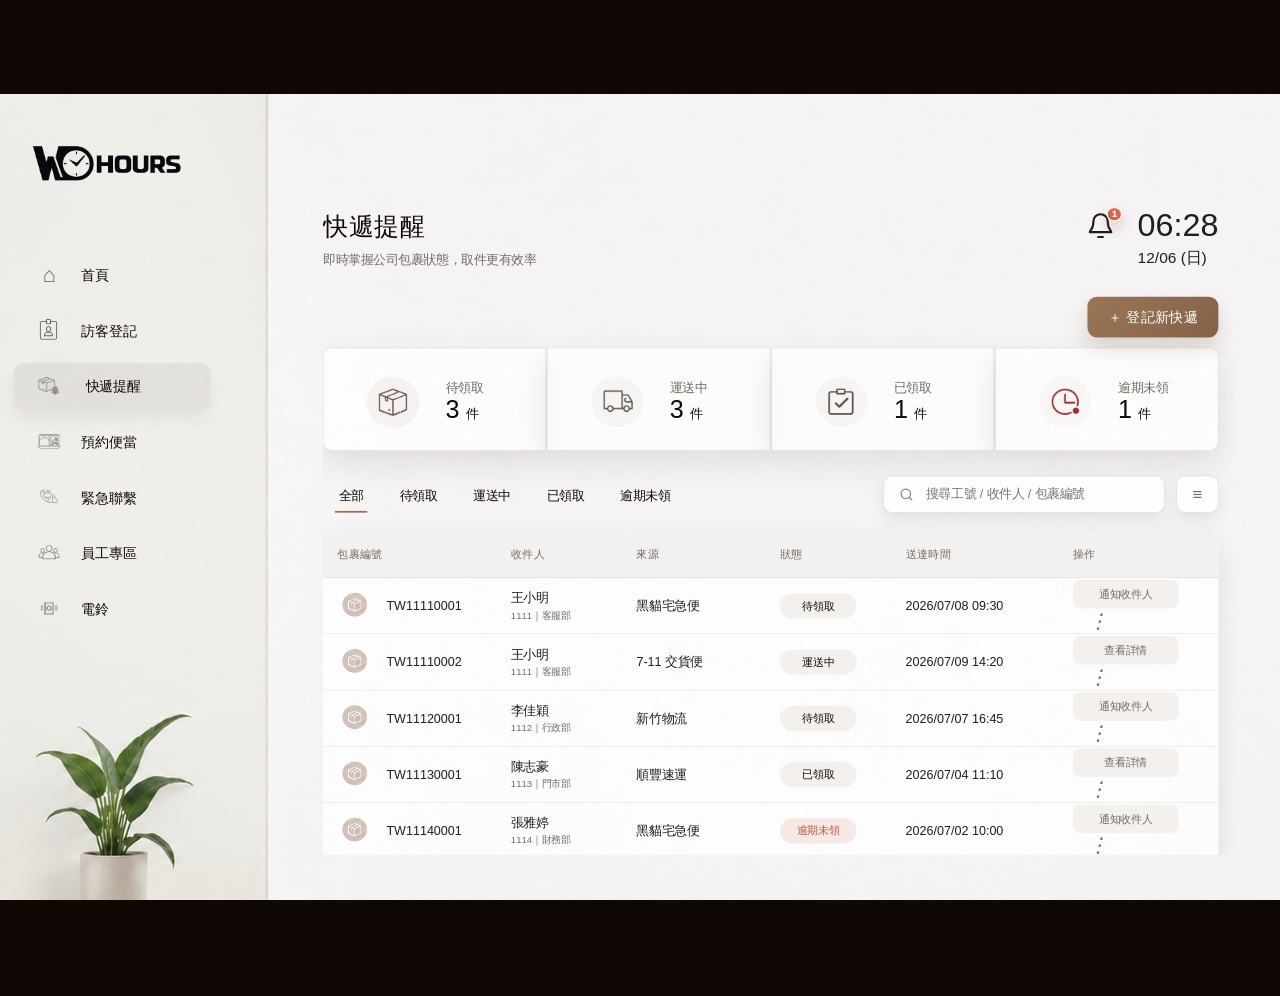
==== delivery.html @ 6be00819 "Initial smart office system" ====
<!doctype html>
<html lang="zh-Hant">
<head>
  <meta charset="utf-8">
  <meta name="viewport" content="width=device-width, initial-scale=1">
  <title>WOHOURS 快遞提醒</title>
  <link rel="stylesheet" href="css/delivery.css">
  <link rel="stylesheet" href="css/doorbell.css?v=20260708-anim">
  <link rel="stylesheet" href="css/notifications.css?v=20260711-notify-fit">
  <link rel="stylesheet" href="css/touch-keyboard.css?v=20260710-caps-fit">
</head>
<body>
  <main class="delivery-stage">
    <section class="delivery-screen">
      <div class="delivery-bg" aria-hidden="true"></div>
      <aside class="side-nav">
        <div class="side-logo"><img src="images/logo.png" alt="WOHOURS"></div>
        <nav>
          <a href="homepage-ui.html"><span class="home-mark">⌂</span>首頁</a>
          <a href="visitor.html"><img class="nav-icon" src="images/使用者附件.png" alt="">訪客登記</a>
          <a class="active" href="delivery.html"><img class="nav-icon nav-icon-wide" src="images/使用者附件 (3).png" alt="">快遞提醒</a>
          <a href="lunch.html"><img class="nav-icon" src="images/使用者附件 (1).png" alt="">預約便當</a>
          <a href="emergency.html"><img class="nav-icon" src="images/使用者附件 (4).png" alt="">緊急聯繫</a>
          <a href="employee.html"><img class="nav-icon" src="images/使用者附件 (5).png" alt="">員工專區</a>
          <a href="#" data-action="doorbell"><img class="nav-icon" src="images/使用者附件 (6).png" alt="">電鈴</a>
        </nav>
      </aside>

      <section class="delivery-main">
        <header class="delivery-top">
          <div>
            <h1>快遞提醒</h1>
            <p>即時掌握公司包裹狀態，取件更有效率</p>
          </div>

          <div class="delivery-status">
            <button class="delivery-bell" type="button" aria-label="通知">
              <svg viewBox="0 0 24 24">
                <path d="M18 8a6 6 0 0 0-12 0c0 7-3 7-3 9h18c0-2-3-2-3-9"/>
                <path d="M10 21h4"/>
              </svg>
              <i></i>
            </button>

            <div class="delivery-clock">
              <strong id="deliveryTime">05:41</strong>
              <span id="deliveryDate">07/06 (一)</span>
            </div>
          </div>

          <button class="add-parcel" id="openParcelModal" type="button">＋ 登記新快遞</button>
        </header>

        <section class="summary-grid" aria-label="快遞統計">
          <article class="summary-card" data-filter="待領取" tabindex="0">
            <img src="images/待取件.png" alt="">
            <span>待領取</span>
            <strong>3<small>件</small></strong>
          </article>

          <article class="summary-card" data-filter="運送中" tabindex="0">
            <img src="images/運送中.png" alt="">
            <span>運送中</span>
            <strong>2<small>件</small></strong>
          </article>

          <article class="summary-card" data-filter="已領取" tabindex="0">
            <img src="images/已取件.png" alt="">
            <span>已領取</span>
            <strong>8<small>件</small></strong>
          </article>

          <article class="summary-card" data-filter="逾期未領" tabindex="0">
            <img src="images/未取件.png" alt="">
            <span>逾期未領</span>
            <strong>1<small>件</small></strong>
          </article>
        </section>

        <section class="delivery-tools">
          <div class="delivery-tabs" aria-label="篩選狀態">
            <button class="active" type="button" data-filter="all">全部</button>
            <button type="button" data-filter="待領取">待領取</button>
            <button type="button" data-filter="運送中">運送中</button>
            <button type="button" data-filter="已領取">已領取</button>
            <button type="button" data-filter="逾期未領">逾期未領</button>
          </div>

          <label class="search-box">
            <svg viewBox="0 0 24 24">
              <circle cx="11" cy="11" r="7"/>
              <path d="m20 20-3.5-3.5"/>
            </svg>
            <input id="parcelSearch" type="search" placeholder="搜尋工號 / 收件人 / 包裹編號">
          </label>

          <button class="filter-button" type="button" aria-label="篩選">≡</button>
        </section>

        <section class="parcel-table" aria-label="快遞清單">
          <div class="table-head">
            <span>包裹編號</span>
            <span>收件人</span>
            <span>來源</span>
            <span>狀態</span>
            <span>送達時間</span>
            <span>操作</span>
          </div>

          <div class="table-body" id="parcelRows"></div>
          <p id="parcelCount">共 5 筆資料</p>
        </section>
      </section>

      <section class="parcel-modal" id="parcelModal" aria-hidden="true" hidden>
        <form class="parcel-dialog" id="parcelForm" novalidate>
          <button class="modal-close" id="closeParcelModal" type="button" aria-label="關閉">×</button>

          <h2>登記新快遞</h2>

          <div class="parcel-mode" role="tablist">
            <button class="active" type="button" data-mode="receive">收件登記</button>
            <button type="button" data-mode="send">送件登記</button>
          </div>

          <section class="parcel-form-page active" data-page="receive">
            <label class="parcel-field wide">
              <span>收件人 <b>*</b></span>
              <input name="receiverName" placeholder="請輸入收件人姓名">
            </label>

            <label class="parcel-field">
              <span>部門 <b>*</b></span>
              <input name="receiverDept" type="hidden">
              <button class="choice-trigger" type="button" data-picker="dept" data-target="receiverDept">
                <em>請選擇部門</em>
                <i>⌄</i>
              </button>
            </label>

            <label class="parcel-field">
              <span>包裹編號 / 物流單號 <b>*</b></span>
              <div class="scan-input-wrap">
                <input name="parcelNo" placeholder="請輸入包裹編號或物流單號">
                  <button class="scan-trigger" id="openScanModal" type="button" aria-label="掃描包裹條碼">
                    <img src="images/拍照.png" alt="">
                  </button>
              </div>
            </label>

            <label class="parcel-field wide">
              <span>包裹來源 <b>*</b></span>
              <input name="parcelSource" type="hidden">
              <button class="choice-trigger" type="button" data-picker="source" data-target="parcelSource">
                <em>請選擇包裹來源</em>
                <i>⌄</i>
              </button>
            </label>

            <label class="parcel-field">
              <span>到件日期 <b>*</b></span>
              <input class="auto-filled" name="arrivalDate" readonly placeholder="系統自動帶入">
            </label>

            <label class="parcel-field">
              <span>到件時間 <b>*</b></span>
              <input class="auto-filled" name="arrivalTime" readonly placeholder="系統自動帶入">
            </label>

            <label class="parcel-field wide">
              <span>備註</span>
              <textarea name="receiveNote" placeholder="可輸入備註（選填）"></textarea>
            </label>
          </section>

          <section class="parcel-form-page" data-page="send">
            <label class="parcel-field">
              <span>寄件人 <b>*</b></span>
              <input name="senderName" placeholder="請輸入寄件人姓名">
            </label>

            <label class="parcel-field">
              <span>部門 <b>*</b></span>
              <input name="senderDept" type="hidden">
              <button class="choice-trigger" type="button" data-picker="dept" data-target="senderDept">
                <em>請選擇部門</em>
                <i>⌄</i>
              </button>
            </label>

            <label class="parcel-field">
              <span>收件人姓名 <b>*</b></span>
              <input name="sendReceiverName" placeholder="請輸入收件人姓名">
            </label>

            <label class="parcel-field">
              <span>收件人電話 <b>*</b></span>
              <input name="sendReceiverPhone" inputmode="numeric" maxlength="10" placeholder="請輸入收件人電話">
            </label>

            <label class="parcel-field wide">
              <span>收件地址 <b>*</b></span>
              <input name="sendAddress" placeholder="請輸入完整收件地址">
            </label>

            <label class="parcel-field">
              <span>物流方式 <b>*</b></span>
              <input name="shipMethod" type="hidden">
              <button class="choice-trigger" type="button" data-picker="source" data-target="shipMethod">
                <em>請選擇物流方式</em>
                <i>⌄</i>
              </button>
            </label>

            <label class="parcel-field">
              <span>包裹內容 / 備註</span>
              <textarea name="sendNote" placeholder="可輸入包裹內容或備註"></textarea>
            </label>

            <label class="parcel-field">
              <span>預計寄出日期 <b>*</b></span>
              <input name="sendDate" type="hidden">
              <button class="choice-trigger" type="button" data-picker="date" data-target="sendDate">
                <em>請選擇日期</em>
                <i>📅</i>
              </button>
            </label>

            <label class="parcel-field">
              <span>預計寄出時間 <b>*</b></span>
              <input name="sendTime" type="hidden">
              <button class="choice-trigger" type="button" data-picker="time" data-target="sendTime">
                <em>請選擇時間</em>
                <i>⏰</i>
              </button>
            </label>
          </section>

          <div class="parcel-actions">
            <button class="cancel" id="cancelParcel" type="button">取消</button>
            <button class="confirm" type="submit">確認登記</button>
          </div>
        </form>
      </section>

      <section class="scanner-modal" id="scannerModal" aria-hidden="true" hidden>
        <div class="scanner-dialog" role="dialog" aria-label="掃描包裹條碼">
          <button class="scanner-close" id="closeScanModal" type="button" aria-label="關閉掃描">×</button>

          <h2>掃描包裹條碼</h2>
          <p>請將包裹條碼放入框線內，系統會自動辨識</p>

          <div class="scanner-view">
            <video id="scannerVideo" autoplay playsinline muted></video>
            <div class="scan-corners">
              <i></i>
              <i></i>
              <i></i>
              <i></i>
            </div>
            <span class="scan-line"></span>
          </div>

          <small id="scannerHint">掃描中，6 秒後自動返回登記表單</small>
        </div>
      </section>
    </section>
  </main>

  <script src="js/kiosk-scale.js?v=20260707-screen"></script>
  <script src="js/mock-employee-data.js?v=20260709-memory"></script>
  <script src="js/doorbell.js"></script>
  <script src="js/delivery.js?V=10001"></script>
  <script src="js/system-notifications.js?v=20260711-notify-schedule-icon"></script>
  <script src="js/touch-keyboard.js?v=20260710-caps-fit"></script>
</body>
</html>
---- css/delivery.css ----
:root {
  --chocolate: #100805;
  --taupe: #beb9b1;
  --noir: #1f1d1d;
  --stone: #838383;
  --brown: #9a7657;
  --brown-deep: #846246;
  --line: #ddd8d3;
  --soft: #f3f0ed;
  --danger: #c35a3f;
  --shadow: 0 20px 54px rgba(16, 8, 5, .1);
}

* { box-sizing: border-box; }

html,
body {
  width: 100%;
  min-height: 100%;
  margin: 0;
  overflow-x: hidden;
  overflow-y: auto;
}

body {
  min-height: 100vh;
  display: flex;
  justify-content: center;
  align-items: flex-start;
  padding: 48px 0;
  background: var(--chocolate);
  color: var(--noir);
  font-family: -apple-system, BlinkMacSystemFont, "PingFang TC", "Noto Sans TC", "Microsoft JhengHei", sans-serif;
}

button,
input,
select,
textarea {
  font: inherit;
}

button { cursor: pointer; }

svg {
  width: 100%;
  height: 100%;
  fill: none;
  stroke: currentColor;
  stroke-width: 1.8;
  stroke-linecap: round;
  stroke-linejoin: round;
}

.delivery-stage {
  width: 21.4cm;
  height: 13.5cm;
  overflow: hidden;
  position: relative;
}

.delivery-screen {
  position: absolute;
  left: 0;
  top: 0;
  width: 2140px;
  height: 1350px;
  min-width: 2140px;
  min-height: 1350px;
  max-width: 2140px;
  max-height: 1350px;
  transform: scale(.378);
  transform-origin: top left;
  overflow: hidden;
  background: #fff;
}

.delivery-bg {
  position: absolute;
  inset: 0;
  background: url("../images/快遞取件背景.png") center / cover no-repeat;
}

.side-nav,
.delivery-main,
.parcel-modal {
  position: relative;
  z-index: 1;
}

.side-nav {
  position: absolute;
  left: 0;
  top: 0;
  bottom: 0;
  width: 365px;
  padding: 72px 18px 60px;
}

.side-logo {
  width: 312px;
  height: 122px;
  margin: 0 auto 70px;
  overflow: hidden;
  position: relative;
}

.side-logo img {
  position: absolute;
  left: -60px;
  top: -92px;
  width: 432px;
  max-width: none;
  filter: contrast(1.08) saturate(.72);
  mix-blend-mode: multiply;
}

.side-nav nav {
  display: grid;
  gap: 15px;
}

.side-nav a {
  height: 78px;
  padding: 0 34px;
  border-radius: 18px;
  display: flex;
  align-items: center;
  gap: 22px;
  color: #100805;
  text-decoration: none;
  font-size: 23px;
  font-weight: 500;
  transition: transform .16s ease, background .16s ease, box-shadow .16s ease;
}

.side-nav a span,
.nav-icon {
  flex: 0 0 48px;
}

.side-nav a span {
  width: 48px;
  color: #756b62;
  text-align: center;
  font-size: 28px;
}

.nav-icon {
  width: 48px;
  height: 48px;
  object-fit: contain;
  opacity: .82;
  filter: saturate(.42) contrast(1.05);
}

.nav-icon-wide {
  width: 56px;
  height: 48px;
  margin-left: -4px;
}

.home-mark {
  display: grid;
  place-items: center;
  font-size: 29px;
  line-height: 1;
}

.side-nav a.active,
.side-nav a:hover {
  background: rgba(190, 185, 177, .26);
  transform: translateX(5px);
  box-shadow: 0 14px 30px rgba(16, 8, 5, .06);
}

.delivery-main {
  position: absolute;
  left: 540px;
  right: 74px;
  top: 72px;
  bottom: 78px;
  overflow-y: auto;
  overflow-x: hidden;
  padding-right: 14px;
  scrollbar-gutter: stable;
}

.delivery-top {
  position: relative;
  min-height: 220px;
}

.delivery-top h1 {
  margin: 122px 0 13px;
  color: #100805;
  font-size: 42px;
  font-weight: 500;
  letter-spacing: .02em;
}

.delivery-top p {
  margin: 0;
  color: #756b62;
  font-size: 21px;
}

.delivery-status {
  position: absolute;
  right: 0;
  top: 0;
  display: flex;
  align-items: flex-start;
  gap: 34px;
}

.delivery-bell {
  position: relative;
  width: 58px;
  height: 58px;
  border: 0;
  background: transparent;
  color: #1f1d1d;
}

.delivery-bell svg {
  width: 48px;
  height: 48px;
}

.delivery-bell i {
  position: absolute;
  right: 2px;
  top: 4px;
  width: 20px;
  height: 20px;
  border-radius: 50%;
  background: #c35a3f;
  box-shadow: none;
}

.delivery-clock strong,
.delivery-clock span {
  display: block;
}

.delivery-clock strong {
  font-size: 54px;
  line-height: .92;
  font-weight: 500;
}

.delivery-clock span {
  margin-top: 12px;
  font-size: 26px;
}

.add-parcel {
  position: absolute;
  right: 0;
  top: 145px;
  height: 68px;
  padding: 0 34px;
  border: 0;
  border-radius: 16px;
  color: #fff;
  background: linear-gradient(135deg, #9a7657, #846246);
  font-size: 24px;
  font-weight: 500;
  box-shadow: 0 18px 34px rgba(132, 98, 70, .22);
  transition: transform .18s ease, box-shadow .18s ease;
}

.add-parcel:hover {
  transform: translateY(-4px);
  box-shadow: 0 24px 44px rgba(132, 98, 70, .3);
}

.summary-grid {
  display: grid;
  grid-template-columns: repeat(4, 1fr);
  gap: 2px;
  margin-top: 10px;
}

.summary-grid article {
  height: 172px;
  padding: 38px 52px;
  display: grid;
  grid-template-columns: 84px 1fr;
  grid-template-rows: 36px 1fr;
  column-gap: 34px;
  border: 1px solid rgba(221, 216, 211, .76);
  background: rgba(255, 255, 255, .76);
  box-shadow: var(--shadow);
  transition: transform .18s ease, box-shadow .18s ease;
}

.summary-grid article:first-child { border-radius: 14px 0 0 14px; }
.summary-grid article:last-child { border-radius: 0 14px 14px 0; }
.summary-grid article {
  cursor: pointer;
}

.summary-grid article:hover,
.summary-grid article.active {
  transform: translateY(-7px);
  box-shadow: 0 28px 62px rgba(16, 8, 5, .14);
}

.summary-grid article.active {
  border-color: rgba(154, 118, 87, .62);
  background: rgba(255, 255, 255, .92);
}

.summary-grid article:focus-visible {
  outline: 4px solid rgba(154, 118, 87, .22);
  outline-offset: -4px;
}

.summary-grid img {
  grid-row: 1 / span 2;
  width: 82px;
  height: 82px;
  object-fit: contain;
  filter: saturate(.72);
}

.summary-grid span { font-size: 21px; color: #756b62; }
.summary-grid strong { font-size: 42px; font-weight: 500; color: #100805; }
.summary-grid small { margin-left: 10px; font-size: 22px; font-weight: 400; }

.delivery-tools {
  display: grid;
  grid-template-columns: 1fr 470px 70px;
  align-items: end;
  gap: 20px;
  margin-top: 42px;
}

.delivery-tabs {
  display: flex;
  gap: 48px;
  padding-left: 20px;
}

.delivery-tabs button {
  position: relative;
  height: 58px;
  border: 0;
  background: transparent;
  color: #100805;
  font-size: 21px;
  font-weight: 500;
}

.delivery-tabs button.active::after {
  content: "";
  position: absolute;
  left: 0;
  right: 0;
  bottom: 0;
  height: 3px;
  background: #9a7657;
}

.search-box,
.filter-button {
  height: 62px;
  border: 1px solid rgba(221, 216, 211, .9);
  border-radius: 14px;
  background: rgba(255, 255, 255, .86);
  box-shadow: 0 12px 28px rgba(16, 8, 5, .08);
}

.search-box {
  display: flex;
  align-items: center;
  gap: 17px;
  padding: 0 24px;
}

.search-box svg { width: 27px; height: 27px; color: #838383; }
.search-box input { flex: 1; border: 0; outline: 0; background: transparent; font-size: 21px; color: #100805; }
.filter-button { font-size: 28px; color: #756b62; }

.parcel-table {
  margin-top: 32px;
  border-radius: 16px;
  overflow: hidden;
  background: rgba(255, 255, 255, .82);
  box-shadow: 0 18px 44px rgba(16, 8, 5, .09);
}

.table-head,
.parcel-row {
  display: grid;
  grid-template-columns: 290px 210px 240px 210px 280px 1fr;
  align-items: center;
}

.table-head {
  height: 76px;
  padding: 0 24px;
  background: rgba(190, 185, 177, .18);
  color: #756b62;
  font-size: 19px;
  font-weight: 500;
}

.parcel-row {
  height: 94px;
  padding: 0 24px;
  border-top: 1px solid rgba(221, 216, 211, .88);
  font-size: 21px;
  transition: background .16s ease, transform .16s ease;
}

.parcel-row:hover {
  background: rgba(243, 240, 237, .72);
  transform: translateX(6px);
}

.parcel-id {
  display: flex;
  align-items: center;
  gap: 24px;
}

.parcel-id img {
  width: 58px;
  height: 58px;
  border-radius: 50%;
  object-fit: contain;
}

.person strong,
.person small {
  display: block;
}

.person strong { font-weight: 500; }
.person small { margin-top: 5px; color: #756b62; font-size: 16px; }

.badge {
  width: 128px;
  height: 42px;
  border-radius: 999px;
  display: grid;
  place-items: center;
  background: #f3f0ed;
  color: #100805;
  font-size: 18px;
  font-weight: 500;
}

.badge.danger { color: #c35a3f; background: rgba(195, 90, 63, .12); }

.row-action {
  width: 176px;
  height: 48px;
  border: 0;
  border-radius: 12px;
  background: #f3f0ed;
  color: #756b62;
  font-size: 18px;
  font-weight: 500;
}

.more { margin-left: 25px; color: #756b62; font-size: 34px; }
.parcel-table > p { margin: 0; padding: 28px 0 32px; text-align: center; color: #838383; font-size: 18px; }

.parcel-modal {
  position: absolute;
  inset: 0;
  display: grid;
  place-items: center;
  background: rgba(16, 8, 5, .18);
  backdrop-filter: blur(9px);
  -webkit-backdrop-filter: blur(9px);
  opacity: 0;
  pointer-events: none;
  transition: opacity .18s ease;
}

.parcel-modal[hidden] { display: none; }
.parcel-modal.open { opacity: 1; pointer-events: auto; }

.parcel-dialog {
  position: relative;
  width: 730px;
  max-height: min(1120px, calc(100% - 96px));
  overflow-y: auto;
  padding: 50px 56px 48px;
  border-radius: 26px;
  background: rgba(255, 255, 255, .96);
  box-shadow: 0 38px 92px rgba(16, 8, 5, .22);
  transform: translateY(22px) scale(.98);
  transition: transform .18s ease;
}

.parcel-modal.open .parcel-dialog { transform: translateY(0) scale(1); }

.modal-close {
  position: absolute;
  right: 42px;
  top: 36px;
  border: 0;
  background: transparent;
  color: #756b62;
  font-size: 48px;
}

.parcel-dialog h2 {
  margin: 0 0 42px;
  color: #100805;
  font-size: 38px;
  font-weight: 500;
}

.parcel-mode {
  display: grid;
  grid-template-columns: 1fr 1fr;
  margin-bottom: 36px;
  border: 1px solid #d8d1cb;
  border-radius: 12px;
  overflow: hidden;
}

.parcel-mode button {
  height: 58px;
  border: 0;
  background: #f3f0ed;
  color: #756b62;
  font-size: 21px;
  font-weight: 500;
}

.parcel-mode button.active {
  background: linear-gradient(135deg, #9a7657, #846246);
  color: #fff;
}

.parcel-form-page {
  display: none;
  grid-template-columns: 1fr 1fr;
  gap: 28px 26px;
}

.parcel-form-page.active { display: grid; }

.parcel-field {
  display: grid;
  gap: 11px;
}

.parcel-field.wide { grid-column: 1 / -1; }
.parcel-field span { color: #100805; font-size: 20px; font-weight: 500; }
.parcel-field b { color: #c35a3f; }

.parcel-field input,
.parcel-field select,
.parcel-field textarea {
  width: 100%;
  min-width: 0;
  height: 64px;
  padding: 0 20px;
  border: 1px solid #d8d1cb;
  border-radius: 10px;
  outline: 0;
  color: #100805;
  background: #fff;
  font-size: 19px;
  font-weight: 400;
}

.parcel-field textarea {
  height: 112px;
  padding-top: 18px;
  resize: none;
}

.parcel-field input:focus,
.parcel-field select:focus,
.parcel-field textarea:focus {
  border-color: #9a7657;
  box-shadow: 0 0 0 4px rgba(154, 118, 87, .12);
}

.parcel-field.has-error input,
.parcel-field.has-error select,
.parcel-field.has-error textarea {
  border-color: #c35a3f;
  box-shadow: 0 0 0 4px rgba(195, 90, 63, .1);
}

.field-error {
  color: #c35a3f;
  font-size: 16px;
  line-height: 1.2;
}

.parcel-actions {
  display: grid;
  grid-template-columns: 1fr 1fr;
  gap: 30px;
  margin-top: 34px;
}

.parcel-actions button {
  height: 68px;
  border-radius: 12px;
  font-size: 22px;
  font-weight: 500;
}

.parcel-actions .cancel {
  border: 1px solid #d8d1cb;
  background: #fff;
  color: #756b62;
}

.parcel-actions .confirm {
  border: 0;
  background: linear-gradient(135deg, #9a7657, #846246);
  color: #fff;
}

@media print {
  @page {
    size: 21.4cm 13.5cm;
    margin: 0;
  }

  html,
  body,
  .delivery-stage,
  .delivery-screen {
    width: 21.4cm;
    height: 13.5cm;
  }

  .delivery-screen {
    position: relative;
    left: auto;
    top: auto;
    transform: none;
    box-shadow: none;
  }
}

/* Custom system-style picker controls */
.scan-input-wrap {
  position: relative;
  display: flex;
  align-items: center;
}

.scan-input-wrap input {
  padding-right: 68px;
}

.scan-trigger {
  position: absolute;
  right: 10px;
  top: 50%;
  transform: translateY(-50%);
  width: 44px;
  height: 44px;
  border: 0;
  border-radius: 11px;
  background: transparent;
  color: #756b62;
  display: grid;
  place-items: center;
  transition: background .16s ease, color .16s ease;
}

.scan-trigger:hover {
  background: rgba(154, 118, 87, .1);
  color: #100805;
}

.scan-trigger span {
  position: absolute;
  width: 12px;
  height: 12px;
  border-color: currentColor;
  border-style: solid;
}

.scan-trigger span:nth-child(1) { left: 9px; top: 9px; border-width: 2px 0 0 2px; }
.scan-trigger span:nth-child(2) { right: 9px; top: 9px; border-width: 2px 2px 0 0; }
.scan-trigger span:nth-child(3) { left: 9px; bottom: 9px; border-width: 0 0 2px 2px; }
.scan-trigger span:nth-child(4) { right: 9px; bottom: 9px; border-width: 0 2px 2px 0; }

.choice-trigger {
  width: 100%;
  height: 64px;
  padding: 0 20px;
  border: 1px solid #d8d1cb;
  border-radius: 10px;
  outline: 0;
  color: #100805;
  background: rgba(255, 255, 255, .96);
  display: flex;
  align-items: center;
  justify-content: space-between;
  gap: 16px;
  font-size: 19px;
  text-align: left;
  transition: border-color .16s ease, box-shadow .16s ease, background .16s ease;
}

.choice-trigger em {
  font-style: normal;
  color: #8f877f;
  overflow: hidden;
  white-space: nowrap;
  text-overflow: ellipsis;
}

.choice-trigger.has-value em {
  color: #100805;
}

.choice-trigger i {
  font-style: normal;
  color: #756b62;
  font-size: 24px;
  line-height: 1;
}

.choice-trigger:focus,
.choice-trigger:hover {
  border-color: #9a7657;
  box-shadow: 0 0 0 4px rgba(154, 118, 87, .1);
  background: #fff;
}

.custom-picker {
  position: absolute;
  z-index: 8;
  width: 100%;
  min-width: 260px;
  max-height: 360px;
  overflow: auto;
  padding: 10px;
  border: 1px solid rgba(216, 209, 203, .92);
  border-radius: 16px;
  background: rgba(255, 255, 255, .98);
  box-shadow: 0 24px 60px rgba(16, 8, 5, .16);
  backdrop-filter: blur(14px);
  -webkit-backdrop-filter: blur(14px);
}

.custom-picker button {
  width: 100%;
  min-height: 52px;
  padding: 0 16px;
  border: 0;
  border-radius: 12px;
  background: transparent;
  color: #100805;
  text-align: left;
  font-size: 20px;
  display: flex;
  align-items: center;
  justify-content: space-between;
}

.custom-picker button:hover,
.custom-picker button.active {
  background: linear-gradient(135deg, rgba(154, 118, 87, .94), rgba(132, 98, 70, .94));
  color: #fff;
}

.date-picker-head {
  display: flex;
  align-items: center;
  justify-content: space-between;
  gap: 12px;
  margin-bottom: 10px;
}

.date-picker-head strong {
  color: #100805;
  font-size: 19px;
  font-weight: 500;
}

.date-picker-head button {
  width: 44px;
  min-height: 44px;
  justify-content: center;
  font-size: 24px;
}

.date-grid {
  display: grid;
  grid-template-columns: repeat(7, 1fr);
  gap: 5px;
}

.date-grid span,
.date-grid button {
  min-height: 42px;
  display: grid;
  place-items: center;
  border-radius: 10px;
  font-size: 18px;
  text-align: center;
  padding: 0;
}

.date-grid span {
  color: #756b62;
  font-weight: 500;
}

.date-grid button.is-muted {
  color: #b4aaa0;
}

.time-list {
  display: grid;
  grid-template-columns: repeat(3, 1fr);
  gap: 8px;
}

.time-list button {
  min-height: 46px;
  justify-content: center;
  text-align: center;
  font-size: 18px;
}

.parcel-field.has-error .choice-trigger {
  border-color: #c35a3f;
  box-shadow: 0 0 0 4px rgba(195, 90, 63, .1);
}

.scanner-modal {
  position: absolute;
  inset: 0;
  z-index: 12;
  display: grid;
  place-items: center;
  background: rgba(16, 8, 5, .24);
  backdrop-filter: blur(12px);
  -webkit-backdrop-filter: blur(12px);
  opacity: 0;
  pointer-events: none;
  transition: opacity .18s ease;
}

.scanner-modal[hidden] { display: none; }
.scanner-modal.open { opacity: 1; pointer-events: auto; }

.scanner-dialog {
  position: relative;
  width: 680px;
  padding: 44px 48px 40px;
  border-radius: 28px;
  background: rgba(255, 255, 255, .96);
  box-shadow: 0 38px 92px rgba(16, 8, 5, .24);
  text-align: center;
}

.scanner-dialog h2 {
  margin: 0 0 10px;
  color: #100805;
  font-size: 36px;
  font-weight: 500;
}

.scanner-dialog p {
  margin: 0 0 28px;
  color: #756b62;
  font-size: 20px;
}

.scanner-close {
  position: absolute;
  right: 34px;
  top: 26px;
  border: 0;
  background: transparent;
  color: #756b62;
  font-size: 46px;
}

.scanner-view {
  position: relative;
  height: 390px;
  border-radius: 22px;
  overflow: hidden;
  background: linear-gradient(135deg, #191514, #4d433c);
  box-shadow: inset 0 0 0 1px rgba(255, 255, 255, .16);
}

.scanner-view video {
  width: 100%;
  height: 100%;
  object-fit: cover;
  opacity: .72;
}

.scan-corners i {
  position: absolute;
  width: 68px;
  height: 68px;
  border-color: #fff;
  border-style: solid;
  filter: drop-shadow(0 0 10px rgba(255, 255, 255, .35));
}

.scan-corners i:nth-child(1) { left: 72px; top: 72px; border-width: 5px 0 0 5px; border-radius: 12px 0 0 0; }
.scan-corners i:nth-child(2) { right: 72px; top: 72px; border-width: 5px 5px 0 0; border-radius: 0 12px 0 0; }
.scan-corners i:nth-child(3) { left: 72px; bottom: 72px; border-width: 0 0 5px 5px; border-radius: 0 0 0 12px; }
.scan-corners i:nth-child(4) { right: 72px; bottom: 72px; border-width: 0 5px 5px 0; border-radius: 0 0 12px 0; }

.scan-line {
  position: absolute;
  left: 96px;
  right: 96px;
  top: 50%;
  height: 3px;
  border-radius: 99px;
  background: rgba(255, 255, 255, .82);
  box-shadow: 0 0 18px rgba(255, 255, 255, .72);
  animation: scanMove 1.35s ease-in-out infinite alternate;
}

@keyframes scanMove {
  from { transform: translateY(-96px); }
  to { transform: translateY(96px); }
}

.scanner-dialog small {
  display: block;
  margin-top: 22px;
  color: #756b62;
  font-size: 18px;
}
.parcel-field .auto-filled {
  color: #100805;
  background: rgba(243, 240, 237, .72);
  cursor: default;
}

.parcel-field .auto-filled::placeholder {
  color: #9a938c;
}

.parcel-field .auto-filled:focus {
  border-color: #d8d1cb;
  box-shadow: none;
}
/* 左側選單 icon 放大 */
.nav-icon {
  width: 60px;
  height: 60px;
  flex: 0 0 60px;
}

.nav-icon-wide {
  width: 68px;
  height: 60px;
  margin-left: -6px;
}

.side-nav a span {
  width: 60px;
  flex: 0 0 60px;
  font-size: 36px;
}

.side-nav a {
  gap: 24px;
}
/* 上方統計卡片 icon 放大 */
.summary-grid article {
  grid-template-columns: 110px 1fr;
  column-gap: 30px;
}

.summary-grid img {
  width: 150px;
  height: 150px;
}
/* 上方統計卡片：icon 放大後重新置中 */
.summary-grid article {
  grid-template-columns: 120px auto;
  column-gap: 34px;
  justify-content: center;
  align-content: center;
  padding: 30px 32px;
}

.summary-grid img {
  width: 170px;
  height: 170px;
  justify-self: center;
  align-self: center;
}

.summary-grid span {
  align-self: end;
}

.summary-grid strong {
  align-self: start;
}
.summary-grid article {
  height: 172px;
  padding: 0 42px;
  display: grid;
  grid-template-columns: 120px auto;
  grid-template-rows: 46px 58px;
  column-gap: 32px;
  justify-content: center;
  align-content: center;
  align-items: center;
}

.summary-grid img {
  grid-row: 1 / span 2;
  width: 160px;
  height: 160px;
  justify-self: center;
  align-self: center;
}

.summary-grid span {
  align-self: end;
  line-height: 1.2;
}

.summary-grid strong {
  align-self: start;
  line-height: 1.1;
}
/* 上方統計卡片：圖跟文字整體往左 */
.summary-grid article {
  justify-content: start;
  padding-left: 56px;
  padding-right: 28px;
}

/* 每張卡片裡 icon 和文字的距離 */
.summary-grid article {
  column-gap: 28px;
}
/* 上方統計卡片：只有 icon 往下一點 */
.summary-grid img {
  transform: translateY(10px);
}
/* 自訂下拉 / 日期 / 時間選單 */
.parcel-field {
  position: relative;
}

.custom-picker {
  position: absolute;
  left: 0;
  top: calc(100% + 10px);
  width: 100%;
  z-index: 80;
  border: 1px solid rgba(221, 216, 211, .95);
  border-radius: 16px;
  background: rgba(255, 255, 255, .98);
  box-shadow: 0 22px 52px rgba(16, 8, 5, .18);
  overflow: hidden;
}

/* 一般下拉選單 */
.list-picker {
  padding: 8px;
}

.list-picker button {
  width: 100%;
  height: 48px;
  border: 0;
  border-radius: 10px;
  background: transparent;
  color: #100805;
  text-align: left;
  padding: 0 18px;
  font-size: 18px;
}

.list-picker button:hover {
  background: rgba(154, 118, 87, .12);
}

/* 日期選擇器 */
.date-picker {
  width: 360px;
  padding: 20px;
}

.picker-header {
  display: flex;
  align-items: center;
  justify-content: space-between;
  margin-bottom: 18px;
}

.picker-header strong {
  color: #100805;
  font-size: 20px;
  font-weight: 600;
}

.picker-header div {
  display: flex;
  gap: 8px;
}

.picker-header button {
  width: 38px;
  height: 38px;
  border: 0;
  border-radius: 10px;
  background: rgba(243, 240, 237, .9);
  color: #756b62;
  font-size: 26px;
  line-height: 1;
}

.picker-header button:hover {
  background: rgba(154, 118, 87, .15);
}

.picker-week,
.picker-days {
  display: grid;
  grid-template-columns: repeat(7, 1fr);
}

.picker-week {
  margin-bottom: 8px;
}

.picker-week span {
  height: 32px;
  display: grid;
  place-items: center;
  color: #756b62;
  font-size: 15px;
  font-weight: 500;
}

.picker-days {
  gap: 6px;
}

.picker-days button {
  width: 100%;
  height: 38px;
  border: 0;
  border-radius: 10px;
  background: transparent;
  color: #100805;
  font-size: 17px;
}

.picker-days button:hover {
  background: rgba(154, 118, 87, .12);
}

.picker-days button.muted {
  color: #c5bdb6;
}

.picker-days button.today {
  border: 1px solid rgba(154, 118, 87, .45);
}

.picker-days button.selected {
  background: linear-gradient(135deg, #9a7657, #846246);
  color: #fff;
}

.picker-footer {
  display: flex;
  justify-content: space-between;
  margin-top: 18px;
}

.picker-footer button {
  border: 0;
  background: transparent;
  color: #9a7657;
  font-size: 17px;
  font-weight: 500;
}

/* 時間選擇器 */
.time-picker {
  max-height: 260px;
  padding: 8px;
  overflow-y: auto;
}

.time-picker button {
  width: 100%;
  height: 44px;
  border: 0;
  border-radius: 10px;
  background: transparent;
  color: #100805;
  font-size: 18px;
}

.time-picker button:hover {
  background: rgba(154, 118, 87, .12);
}
/* 讓自訂選單固定在欄位附近 */
.parcel-field {
  position: relative;
}

.custom-picker {
  position: absolute;
  left: 0;
  top: calc(100% + 8px);
  width: 100%;
  z-index: 999;
  border: 1px solid rgba(221, 216, 211, .95);
  border-radius: 14px;
  background: rgba(255, 255, 255, .98);
  box-shadow: 0 18px 42px rgba(16, 8, 5, .16);
  overflow: hidden;
}

/* 時間選單：不要一長條，改成辦公系統感的時間格 */
.time-picker {
  width: 100%;
  max-height: none;
  padding: 12px;
  display: grid;
  grid-template-columns: repeat(3, 1fr);
  gap: 8px;
  overflow: visible;
}

.time-picker button {
  height: 38px;
  border: 0;
  border-radius: 10px;
  background: rgba(243, 240, 237, .78);
  color: #100805;
  font-size: 16px;
  font-weight: 500;
}

.time-picker button:hover {
  background: rgba(154, 118, 87, .16);
}

.time-picker button:active {
  background: linear-gradient(135deg, #9a7657, #846246);
  color: #fff;
}

/* 日期選單：貼欄位，不要跑位 */
.date-picker {
  width: 360px;
  padding: 18px;
}

/* 如果日期欄位本身太窄，讓日曆可以比欄位寬一點 */
.parcel-field .date-picker {
  min-width: 340px;
}

/* 送件彈窗不要把下拉選單裁掉 */
.parcel-dialog,
.parcel-modal,
.delivery-screen {
  overflow: visible;
}
/* 修正：登記彈窗可上下滑動 */
.parcel-modal {
  overflow: hidden;
}

.parcel-dialog {
  max-height: 1180px;
  overflow-y: auto;
  overflow-x: visible;
  padding-bottom: 70px;
}

/* 隱藏太醜的滾動條，但保留可滾動 */
.parcel-dialog::-webkit-scrollbar {
  width: 6px;
}

.parcel-dialog::-webkit-scrollbar-thumb {
  background: rgba(154, 118, 87, .28);
  border-radius: 999px;
}

/* 讓欄位裡的下拉選單貼著欄位 */
.parcel-field {
  position: relative;
}

/* 下拉選單、日期、時間選單要在欄位附近出現 */
.custom-picker {
  position: absolute;
  left: 0;
  top: calc(100% + 8px);
  z-index: 9999;
}

/* 日期選單比較高，避免被底部按鈕擋住 */
.date-picker {
  max-height: 420px;
  overflow-y: auto;
}

/* 時間選單改成比較短，可以在彈窗內滑動 */
.time-picker {
  max-height: 220px;
  overflow-y: auto;
}
/* 包裹編號欄位：相機掃描 icon */
.scan-input-wrap {
  position: relative;
}

.scan-input-wrap input {
  padding-right: 58px;
}

.scan-trigger {
  position: absolute;
  right: 20px;
  top: 50%;
  width: 34px;
  height: 45px;
  padding: 0;
  border: 0;
  background: transparent;
  transform: translateY(-50%);
  display: grid;
  place-items: center;
}

.scan-trigger img {
  width: 50px;
  height: 50px;
  object-fit: contain;
  opacity: .78;
  filter: grayscale(1) contrast(1.15);
}

.scan-trigger:hover img {
  opacity: 1;
}
---- css/doorbell.css ----
.doorbell-feedback {
  position: absolute;
  inset: 0;
  z-index: 80;
  display: grid;
  place-items: center;
  padding: 90px;
  background: rgba(16, 8, 5, .42);
  opacity: 0;
  pointer-events: none;
  transition: opacity .18s ease;
}

.doorbell-feedback[hidden] {
  display: none;
}

.doorbell-feedback.is-open {
  opacity: 1;
  pointer-events: auto;
}

.doorbell-card {
  width: 640px;
  min-height: 520px;
  padding: 62px 64px 58px;
  border: 1px solid rgba(221, 216, 211, .82);
  border-radius: 28px;
  display: grid;
  justify-items: center;
  align-content: center;
  background: rgba(255, 255, 255, .94);
  box-shadow: 0 34px 90px rgba(16, 8, 5, .26);
  color: #100805;
  text-align: center;
  transform: translateY(24px) scale(.96);
  transition: transform .2s cubic-bezier(.2, .85, .25, 1);
}

.doorbell-feedback.is-open .doorbell-card {
  transform: translateY(0) scale(1);
}

.doorbell-ring {
  position: relative;
  width: 150px;
  height: 150px;
  margin-bottom: 34px;
  border-radius: 50%;
  display: grid;
  place-items: center;
  background: linear-gradient(135deg, #f3f0ed, #e4ded7);
  box-shadow: 0 22px 48px rgba(16, 8, 5, .13);
  animation: doorbellPulse 1.25s ease-out 2;
}

.doorbell-ring::before,
.doorbell-ring::after {
  content: "";
  position: absolute;
  inset: -12px;
  border: 3px solid rgba(154, 118, 87, .32);
  border-radius: 50%;
  opacity: 0;
  animation: doorbellRipple 1.25s ease-out 2;
}

.doorbell-ring::after {
  animation-delay: .18s;
}

.doorbell-ring img {
  width: 88px;
  height: 88px;
  object-fit: contain;
  mix-blend-mode: multiply;
  animation: doorbellShake .7s cubic-bezier(.35, .05, .25, 1) 2;
}

.doorbell-card span {
  color: #9a7657;
  font-size: 18px;
  font-weight: 900;
  letter-spacing: .18em;
}

.doorbell-card h2 {
  margin: 18px 0 14px;
  font-size: 48px;
  line-height: 1.08;
  font-weight: 900;
}

.doorbell-card p {
  margin: 0;
  color: #756b62;
  font-size: 24px;
  line-height: 1.5;
  font-weight: 760;
}

.doorbell-card button {
  width: 260px;
  height: 72px;
  margin-top: 44px;
  border: 0;
  border-radius: 16px;
  background: linear-gradient(135deg, #1f1d1d, #100805);
  color: #fff;
  font-size: 24px;
  font-weight: 900;
  box-shadow: 0 18px 36px rgba(16, 8, 5, .18);
}

@keyframes doorbellShake {
  0%, 100% { transform: rotate(0deg) scale(1); }
  12% { transform: rotate(-9deg) scale(1.04); }
  24% { transform: rotate(8deg) scale(1.04); }
  36% { transform: rotate(-6deg) scale(1.03); }
  48% { transform: rotate(5deg) scale(1.02); }
  60% { transform: rotate(-3deg) scale(1.01); }
  72% { transform: rotate(2deg) scale(1); }
}

@keyframes doorbellRipple {
  0% {
    opacity: .52;
    transform: scale(.78);
  }
  72% {
    opacity: 0;
    transform: scale(1.26);
  }
  100% {
    opacity: 0;
    transform: scale(1.32);
  }
}

@keyframes doorbellPulse {
  0%, 100% { transform: scale(1); }
  32% { transform: scale(1.05); }
  58% { transform: scale(.99); }
}

@media (prefers-reduced-motion: reduce) {
  .doorbell-ring,
  .doorbell-ring::before,
  .doorbell-ring::after,
  .doorbell-ring img {
    animation: none;
  }
}
---- css/notifications.css ----
.wohours-notification-bell {
  position: relative !important;
  overflow: visible !important;
  cursor: pointer;
}

.wohours-notification-bell > i {
  display: none !important;
}

.wohours-notification-badge {
  position: absolute;
  top: -6px;
  right: -10px;
  z-index: 4;
  min-width: 30px;
  height: 30px;
  padding: 0 8px;
  border: 3px solid rgba(255, 255, 255, .96);
  border-radius: 999px;
  display: inline-flex;
  align-items: center;
  justify-content: center;
  background: #d7654e;
  color: #fff;
  font-size: 17px;
  line-height: 1;
  font-weight: 950;
  box-shadow: 0 10px 22px rgba(163, 68, 54, .28);
}

.wohours-notification-badge.is-hidden {
  display: none;
}

.wohours-notification-panel {
  position: fixed;
  top: 92px;
  right: 32px;
  z-index: 2147483000;
  width: min(560px, calc(100vw - 44px));
  max-height: min(720px, calc(100vh - 124px));
  padding: 26px;
  border: 1px solid rgba(221, 216, 211, .88);
  border-radius: 30px;
  display: none;
  flex-direction: column;
  gap: 20px;
  background: rgba(255, 255, 255, .97);
  box-shadow: 0 34px 90px rgba(16, 8, 5, .24);
  color: #100805;
  font-family: -apple-system, BlinkMacSystemFont, "PingFang TC", "Noto Sans TC", "Microsoft JhengHei", sans-serif;
  backdrop-filter: blur(18px);
}

.wohours-notification-panel.is-open {
  display: flex;
}

.wohours-notification-panel header {
  display: flex;
  align-items: flex-start;
  justify-content: space-between;
  gap: 18px;
}

.wohours-notification-panel header strong {
  display: block;
  font-size: 34px;
  line-height: 1.1;
  font-weight: 950;
}

.wohours-notification-panel header span {
  display: block;
  margin-top: 8px;
  color: #756b62;
  font-size: 17px;
  font-weight: 760;
}

.wohours-notification-clear {
  min-width: 118px;
  height: 48px;
  border: 1px solid rgba(154, 118, 87, .32);
  border-radius: 14px;
  background: #fff;
  color: #765136;
  font-size: 18px;
  font-weight: 900;
}

.wohours-notification-clear:disabled {
  opacity: .38;
}

.wohours-notification-list {
  max-height: 520px;
  display: grid;
  gap: 14px;
  overflow-y: auto;
  padding-right: 4px;
}

.wohours-notification-item {
  position: relative;
  width: 100%;
  min-height: 118px;
  padding: 18px 56px 18px 20px;
  border: 1px solid rgba(221, 216, 211, .9);
  border-radius: 20px;
  display: grid;
  gap: 7px;
  background: rgba(255, 255, 255, .9);
  color: #100805;
  text-align: left;
  box-shadow: 0 16px 36px rgba(16, 8, 5, .07);
  cursor: pointer;
}

.wohours-notification-item span {
  width: fit-content;
  padding: 5px 11px;
  border-radius: 999px;
  background: #f2e6d9;
  color: #8f653f;
  font-size: 14px;
  font-weight: 950;
}

.wohours-notification-item strong {
  font-size: 22px;
  line-height: 1.25;
  font-weight: 950;
}

.wohours-notification-item small {
  color: #5d554f;
  font-size: 17px;
  line-height: 1.45;
  font-weight: 720;
}

.wohours-notification-item time {
  color: #8d847c;
  font-size: 14px;
  font-weight: 800;
}

.wohours-notification-delete {
  position: absolute;
  top: 14px;
  right: 14px;
  width: 34px;
  height: 34px;
  border: 0;
  border-radius: 50%;
  display: grid;
  place-items: center;
  background: #f3f0ed;
  color: #756b62;
  font-size: 24px;
  line-height: 1;
  font-weight: 900;
}

.wohours-notification-empty {
  margin: 8px 0 0;
  padding: 30px;
  border: 1px dashed rgba(154, 118, 87, .28);
  border-radius: 20px;
  color: #756b62;
  text-align: center;
  font-size: 20px;
  font-weight: 800;
}

.wohours-notification-banner {
  position: fixed;
  left: 50%;
  top: 24px;
  z-index: 2147483001;
  width: min(980px, calc(100vw - 44px));
  min-height: 76px;
  padding: 16px 24px 16px 22px;
  border: 1px solid rgba(221, 216, 211, .94);
  border-radius: 22px;
  display: grid;
  grid-template-columns: auto 1fr auto;
  align-items: center;
  gap: 18px;
  background: rgba(255, 255, 255, .98);
  color: #100805;
  box-shadow: 0 26px 70px rgba(16, 8, 5, .2);
  font-family: -apple-system, BlinkMacSystemFont, "PingFang TC", "Noto Sans TC", "Microsoft JhengHei", sans-serif;
  transform: translate(-50%, -120px);
  opacity: 0;
  pointer-events: none;
  transition: transform .28s ease, opacity .28s ease;
  backdrop-filter: blur(18px);
}

.wohours-notification-banner.is-visible {
  transform: translate(-50%, 0);
  opacity: 1;
  pointer-events: auto;
}

.wohours-notification-banner i {
  width: 46px;
  height: 46px;
  border-radius: 16px;
  display: grid;
  place-items: center;
  background: linear-gradient(135deg, #b17f55, #8f653f);
  color: #fff;
  font-style: normal;
  font-size: 26px;
  font-weight: 950;
}

.wohours-notification-banner strong {
  display: block;
  font-size: 23px;
  line-height: 1.18;
  font-weight: 950;
}

.wohours-notification-banner small {
  display: block;
  margin-top: 5px;
  color: #6f6861;
  font-size: 17px;
  line-height: 1.35;
  font-weight: 720;
}

.wohours-notification-banner button {
  width: 38px;
  height: 38px;
  border: 0;
  border-radius: 50%;
  background: #f3f0ed;
  color: #756b62;
  font-size: 24px;
  font-weight: 900;
}

/* 2026-07-11: unify notification size across kiosk pages and keep it inside viewport. */
.wohours-notification-badge {
  top: -5px !important;
  right: -8px !important;
  min-width: 24px !important;
  height: 24px !important;
  padding: 0 7px !important;
  border-width: 2px !important;
  font-size: 14px !important;
}

.wohours-notification-panel {
  top: clamp(18px, 6vh, 72px) !important;
  right: clamp(14px, 3vw, 32px) !important;
  width: min(430px, calc(100vw - 28px)) !important;
  max-height: min(520px, calc(100vh - 36px)) !important;
  padding: 18px !important;
  border-radius: 22px !important;
  gap: 14px !important;
  overflow: hidden !important;
  box-shadow: 0 24px 64px rgba(16, 8, 5, .2) !important;
}

.wohours-notification-panel header {
  gap: 12px !important;
}

.wohours-notification-panel header strong {
  font-size: 26px !important;
}

.wohours-notification-panel header span {
  margin-top: 5px !important;
  font-size: 14px !important;
}

.wohours-notification-clear {
  min-width: 92px !important;
  height: 38px !important;
  border-radius: 12px !important;
  font-size: 15px !important;
}

.wohours-notification-list {
  max-height: min(424px, calc(100vh - 132px)) !important;
  gap: 10px !important;
}

.wohours-notification-item {
  min-height: 96px !important;
  padding: 13px 46px 13px 15px !important;
  border-radius: 16px !important;
  gap: 5px !important;
  box-shadow: 0 12px 28px rgba(16, 8, 5, .07) !important;
}

.wohours-notification-item span {
  padding: 4px 10px !important;
  font-size: 12px !important;
}

.wohours-notification-item strong {
  font-size: 18px !important;
}

.wohours-notification-item small {
  font-size: 14px !important;
}

.wohours-notification-item time {
  font-size: 12px !important;
}

.wohours-notification-delete {
  top: 12px !important;
  right: 12px !important;
  width: 30px !important;
  height: 30px !important;
  font-size: 21px !important;
}

.wohours-notification-empty {
  padding: 22px !important;
  font-size: 16px !important;
}

.wohours-notification-banner {
  top: clamp(14px, 4vh, 32px) !important;
  width: min(560px, calc(100vw - 32px)) !important;
  min-height: 68px !important;
  padding: 13px 18px 13px 16px !important;
  border-radius: 18px !important;
  gap: 13px !important;
  box-shadow: 0 22px 58px rgba(16, 8, 5, .18) !important;
}

.wohours-notification-banner i {
  width: 40px !important;
  height: 40px !important;
  border-radius: 14px !important;
  font-size: 23px !important;
}

.wohours-notification-banner strong {
  font-size: 20px !important;
}

.wohours-notification-banner small {
  margin-top: 4px !important;
  font-size: 14px !important;
}

.wohours-notification-banner button {
  width: 32px !important;
  height: 32px !important;
  font-size: 21px !important;
}

@media (max-width: 700px) {
  .wohours-notification-panel {
    left: 14px !important;
    right: 14px !important;
    width: auto !important;
    max-height: calc(100vh - 28px) !important;
  }

  .wohours-notification-banner {
    width: calc(100vw - 28px) !important;
  }
}
---- css/touch-keyboard.css ----
:root {
  --keyboard-ink: #100805;
  --keyboard-noir: #1f1d1d;
  --keyboard-taupe: #beb9b1;
  --keyboard-stone: #838383;
  --keyboard-brown: #9a7657;
  --keyboard-deep: #846246;
  --keyboard-line: #ddd8d3;
}

.touch-keyboard {
  position: fixed;
  left: 50%;
  bottom: 12px;
  z-index: 20000;
  width: min(760px, calc(100vw - 36px), calc(21.4cm - 28px));
  max-height: min(342px, calc(100vh - 28px), calc(13.5cm - 28px));
  padding: 8px;
  border: 1px solid rgba(221, 216, 211, .92);
  border-radius: 18px;
  overflow: hidden;
  background: linear-gradient(135deg, rgba(255, 255, 255, .97), rgba(243, 240, 237, .96));
  box-shadow: 0 28px 74px rgba(16, 8, 5, .22);
  color: var(--keyboard-noir);
  font-family: -apple-system, BlinkMacSystemFont, "PingFang TC", "Noto Sans TC", "Microsoft JhengHei", sans-serif;
  transform: translate(-50%, 22px) scale(.985);
  opacity: 0;
  pointer-events: none;
  transition: opacity .18s ease, transform .18s ease;
}

.touch-keyboard.is-open {
  opacity: 1;
  pointer-events: auto;
  transform: translate(-50%, 0) scale(1);
}

.keyboard-head,
.keyboard-actions,
.keyboard-composer {
  display: flex;
  align-items: center;
  gap: 8px;
}

.keyboard-head {
  justify-content: space-between;
  margin-bottom: 5px;
}

.keyboard-title {
  display: flex;
  align-items: center;
  gap: 10px;
  color: #756b62;
  font-size: 14px;
  font-weight: 760;
}

.keyboard-title::before {
  content: "";
  width: 10px;
  height: 10px;
  border-radius: 50%;
  background: #c35a3f;
}

.keyboard-actions button,
.keyboard-key {
  border: 1px solid rgba(216, 209, 203, .94);
  border-radius: 15px;
  background: rgba(255, 255, 255, .94);
  color: var(--keyboard-noir);
  box-shadow: 0 8px 18px rgba(16, 8, 5, .07);
  transition: transform .12s ease, background .12s ease, box-shadow .12s ease;
}

.keyboard-actions button {
  height: 32px;
  padding: 0 12px;
  font-size: 14px;
  font-weight: 760;
}

.keyboard-actions button.active,
.keyboard-actions button:hover {
  border-color: transparent;
  background: linear-gradient(135deg, var(--keyboard-brown), var(--keyboard-deep));
  color: #fff;
}

.keyboard-composer {
  min-height: 36px;
  padding: 5px 10px;
  margin-bottom: 5px;
  border: 1px solid rgba(190, 185, 177, .28);
  border-radius: 18px;
  background: rgba(255, 255, 255, .7);
}

.keyboard-composer span {
  flex: 0 0 auto;
  color: #756b62;
  font-size: 13px;
  font-weight: 760;
}

.keyboard-composer strong {
  min-width: 104px;
  color: #7b5c42;
  font-size: 17px;
  letter-spacing: .04em;
}

.keyboard-composer strong.is-empty {
  color: #838383;
  font-size: 13px;
  font-weight: 600;
}

.keyboard-grid {
  display: grid;
  gap: 5px;
}

.keyboard-row {
  display: grid;
  grid-template-columns: repeat(var(--key-count), minmax(0, 1fr));
  gap: 5px;
}

.keyboard-key {
  min-height: 34px;
  padding: 0 4px;
  font-size: 18px;
  font-weight: 680;
}

.keyboard-key:active,
.keyboard-key.is-active {
  transform: scale(.94);
  box-shadow: 0 5px 12px rgba(16, 8, 5, .1);
}

.keyboard-key.is-active {
  border-color: transparent;
  background: linear-gradient(135deg, var(--keyboard-brown), var(--keyboard-deep));
  color: #fff;
}

.keyboard-key.is-caps::after {
  content: "小寫";
  display: block;
  margin-left: 4px;
  color: #8b8178;
  font-size: 10px;
  font-weight: 760;
}

.touch-keyboard.is-uppercase .keyboard-key.is-caps::after {
  content: "大寫";
  color: rgba(255, 255, 255, .92);
}

.keyboard-key.is-tone {
  color: #7b5c42;
  background: rgba(190, 185, 177, .2);
}

.keyboard-key.is-space {
  grid-column: span 4;
}

.keyboard-key.is-muted {
  color: #756b62;
  background: rgba(243, 240, 237, .94);
}

@media (max-height: 760px) {
  .touch-keyboard {
    bottom: 8px;
    width: min(740px, calc(100vw - 28px), calc(21.4cm - 28px));
    max-height: min(326px, calc(100vh - 18px), calc(13.5cm - 18px));
    padding: 7px;
    border-radius: 17px;
  }

  .keyboard-key {
    min-height: 31px;
    font-size: 17px;
  }

  .keyboard-actions button {
    height: 30px;
    padding: 0 11px;
    font-size: 13px;
  }

  .keyboard-composer {
    min-height: 34px;
    margin-bottom: 4px;
  }

  .keyboard-composer strong {
    font-size: 16px;
  }
}
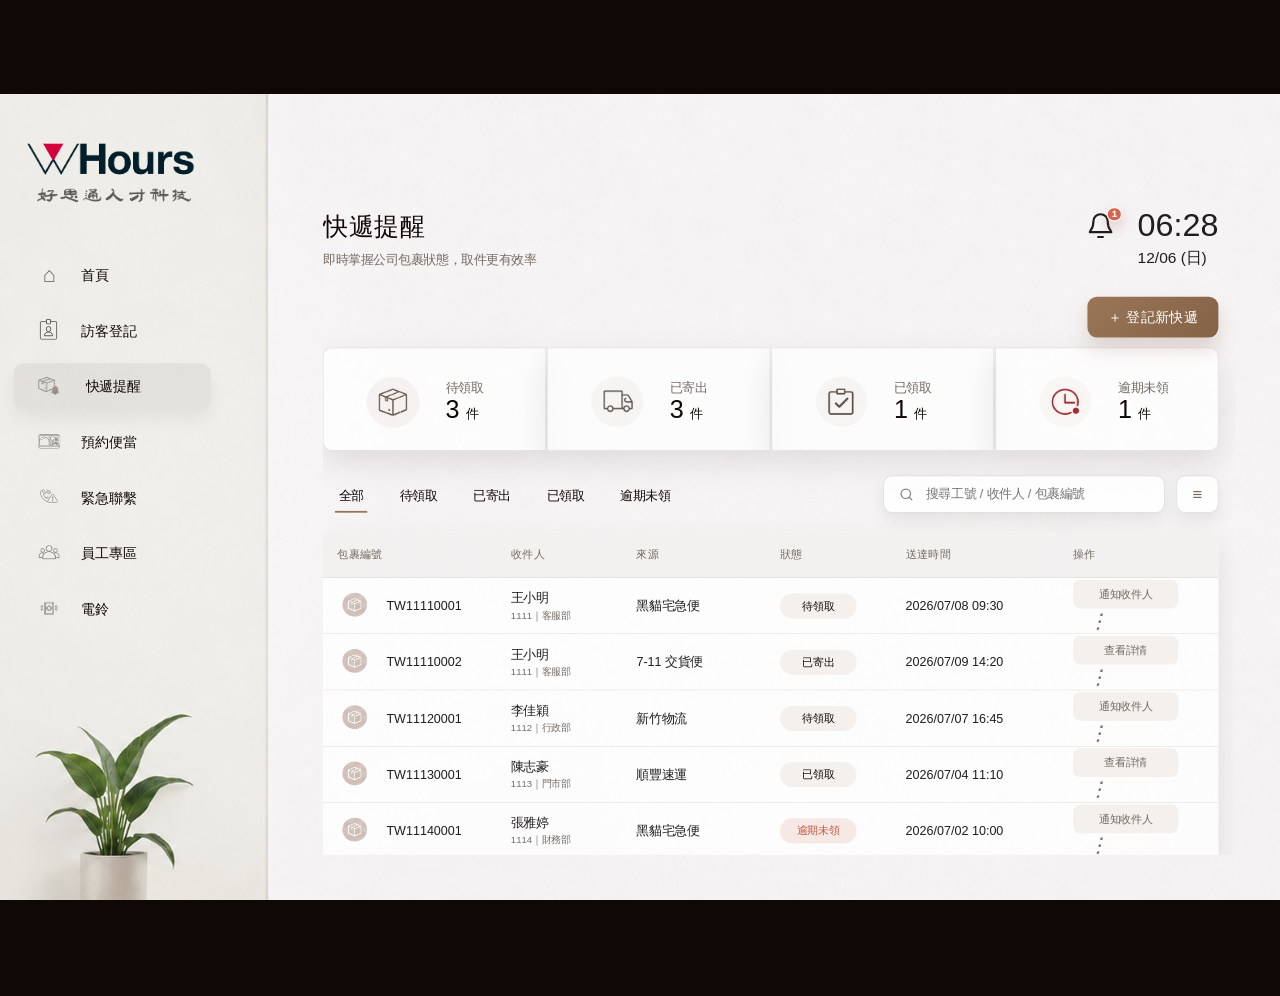
==== commit 1e021df5: "push up" ====
--- a/delivery.html
+++ b/delivery.html
@@ -7,7 +7,7 @@
   <link rel="stylesheet" href="css/delivery.css">
   <link rel="stylesheet" href="css/doorbell.css?v=20260708-anim">
   <link rel="stylesheet" href="css/notifications.css?v=20260711-notify-fit">
-  <link rel="stylesheet" href="css/touch-keyboard.css?v=20260710-caps-fit">
+  <link rel="stylesheet" href="css/touch-keyboard.css?v=20260714-zhuyin-clean">
 </head>
 <body>
   <main class="delivery-stage">
@@ -58,9 +58,9 @@
             <strong>3<small>件</small></strong>
           </article>
 
-          <article class="summary-card" data-filter="運送中" tabindex="0">
+          <article class="summary-card" data-filter="已寄出" tabindex="0">
             <img src="images/運送中.png" alt="">
-            <span>運送中</span>
+            <span>已寄出</span>
             <strong>2<small>件</small></strong>
           </article>
 
@@ -81,7 +81,7 @@
           <div class="delivery-tabs" aria-label="篩選狀態">
             <button class="active" type="button" data-filter="all">全部</button>
             <button type="button" data-filter="待領取">待領取</button>
-            <button type="button" data-filter="運送中">運送中</button>
+            <button type="button" data-filter="已寄出">已寄出</button>
             <button type="button" data-filter="已領取">已領取</button>
             <button type="button" data-filter="逾期未領">逾期未領</button>
           </div>
@@ -272,6 +272,9 @@
   <script src="js/doorbell.js"></script>
   <script src="js/delivery.js?V=10001"></script>
   <script src="js/system-notifications.js?v=20260711-notify-schedule-icon"></script>
-  <script src="js/touch-keyboard.js?v=20260710-caps-fit"></script>
+  <script src="js/bpmf-dictionary.js?v=20260710-booking-memory-keyboard"></script>
+  <script src="js/mcbopomofo-dictionary.js?v=20260710-mcbopomofo"></script>
+  <script src="js/touch-keyboard.js?v=20260714-zhuyin-clean"></script>
+  <script src="js/idle-home.js?v=20260713-idle"></script>
 </body>
 </html>
--- a/css/delivery.css
+++ b/css/delivery.css
@@ -115,6 +115,24 @@
   mix-blend-mode: multiply;
 }
 
+/* Use the current full WHours logo artwork without legacy cropping. */
+.side-logo {
+  display: flex;
+  align-items: center;
+  justify-content: center;
+  overflow: visible;
+}
+
+.side-logo img {
+  position: static;
+  width: 312px;
+  height: auto;
+  max-width: 100%;
+  object-fit: contain;
+  filter: none;
+  mix-blend-mode: normal;
+}
+
 .side-nav nav {
   display: grid;
   gap: 15px;
--- a/css/touch-keyboard.css
+++ b/css/touch-keyboard.css
@@ -11,11 +11,11 @@
 .touch-keyboard {
   position: fixed;
   left: 50%;
-  bottom: 12px;
+  bottom: 10px;
   z-index: 20000;
-  width: min(760px, calc(100vw - 36px), calc(21.4cm - 28px));
-  max-height: min(342px, calc(100vh - 28px), calc(13.5cm - 28px));
-  padding: 8px;
+  width: min(620px, calc(100vw - 48px), calc(21.4cm - 48px));
+  max-height: min(292px, calc(100vh - 40px), calc(13.5cm - 40px));
+  padding: 7px;
   border: 1px solid rgba(221, 216, 211, .92);
   border-radius: 18px;
   overflow: hidden;
@@ -43,9 +43,17 @@
   gap: 8px;
 }
 
+.keyboard-top {
+  display: flex;
+  align-items: center;
+  justify-content: space-between;
+  gap: 8px;
+  margin-bottom: 5px;
+}
+
 .keyboard-head {
   justify-content: space-between;
-  margin-bottom: 5px;
+  margin-bottom: 4px;
 }
 
 .keyboard-title {
@@ -65,8 +73,18 @@
   background: #c35a3f;
 }
 
+.keyboard-mode-tabs {
+  display: flex;
+  gap: 6px;
+  margin-left: auto;
+}
+
 .keyboard-actions button,
-.keyboard-key {
+.keyboard-mode-tabs button,
+.keyboard-hide,
+.keyboard-key,
+.keyboard-keys button,
+.candidate-row button {
   border: 1px solid rgba(216, 209, 203, .94);
   border-radius: 15px;
   background: rgba(255, 255, 255, .94);
@@ -75,26 +93,30 @@
   transition: transform .12s ease, background .12s ease, box-shadow .12s ease;
 }
 
-.keyboard-actions button {
-  height: 32px;
-  padding: 0 12px;
-  font-size: 14px;
+.keyboard-actions button,
+.keyboard-mode-tabs button,
+.keyboard-hide {
+  height: 30px;
+  padding: 0 11px;
+  font-size: 13px;
   font-weight: 760;
 }
 
 .keyboard-actions button.active,
-.keyboard-actions button:hover {
+.keyboard-actions button:hover,
+.keyboard-mode-tabs button.active,
+.keyboard-hide:hover {
   border-color: transparent;
   background: linear-gradient(135deg, var(--keyboard-brown), var(--keyboard-deep));
   color: #fff;
 }
 
 .keyboard-composer {
-  min-height: 36px;
-  padding: 5px 10px;
-  margin-bottom: 5px;
+  min-height: 32px;
+  padding: 4px 10px;
+  margin-bottom: 4px;
   border: 1px solid rgba(190, 185, 177, .28);
-  border-radius: 18px;
+  border-radius: 15px;
   background: rgba(255, 255, 255, .7);
 }
 
@@ -120,29 +142,69 @@
 
 .keyboard-grid {
   display: grid;
-  gap: 5px;
+  gap: 4px;
+}
+
+.keyboard-row,
+.keyboard-keys .key-row {
+  display: grid;
+  gap: 4px;
 }
 
 .keyboard-row {
+  grid-template-columns: repeat(var(--key-count), minmax(0, 1fr));
+}
+
+.keyboard-keys {
   display: grid;
-  grid-template-columns: repeat(var(--key-count), minmax(0, 1fr));
-  gap: 5px;
-}
-
-.keyboard-key {
-  min-height: 34px;
+  gap: 4px;
+}
+
+.keyboard-keys .row-1 {
+  grid-template-columns: repeat(12, minmax(0, 1fr));
+}
+
+.touch-keyboard.is-english .keyboard-keys .row-1 {
+  grid-template-columns: repeat(11, minmax(0, 1fr));
+}
+
+.keyboard-keys .row-2,
+.keyboard-keys .row-3,
+.keyboard-keys .row-4 {
+  grid-template-columns: repeat(10, minmax(0, 1fr));
+}
+
+.touch-keyboard.is-english .keyboard-keys .row-3 {
+  grid-template-columns: 1.08fr repeat(9, minmax(0, 1fr));
+}
+
+.touch-keyboard.is-english .keyboard-keys .row-4 {
+  grid-template-columns: repeat(9, minmax(0, 1fr));
+  padding: 0 28px;
+}
+
+.keyboard-keys .row-5 {
+  grid-template-columns: 120px 1fr 120px;
+}
+
+.keyboard-key,
+.keyboard-keys button {
+  min-height: 30px;
   padding: 0 4px;
-  font-size: 18px;
+  font-size: 16px;
   font-weight: 680;
 }
 
 .keyboard-key:active,
-.keyboard-key.is-active {
+.keyboard-key.is-active,
+.keyboard-keys button:active,
+.keyboard-keys button.active {
   transform: scale(.94);
   box-shadow: 0 5px 12px rgba(16, 8, 5, .1);
 }
 
-.keyboard-key.is-active {
+.keyboard-key.is-active,
+.keyboard-keys button.active {
   border-color: transparent;
   background: linear-gradient(135deg, var(--keyboard-brown), var(--keyboard-deep));
   color: #fff;
@@ -176,29 +238,114 @@
   background: rgba(243, 240, 237, .94);
 }
 
+.keyboard-keys .kb-special {
+  color: #756b62;
+  background: rgba(243, 240, 237, .94);
+}
+
+.keyboard-keys .kb-space {
+  min-width: 0;
+}
+
+.zhuyin-compose {
+  min-height: 28px;
+  padding: 4px 12px;
+  border: 1px solid rgba(190, 185, 177, .28);
+  border-radius: 15px;
+  display: flex;
+  align-items: center;
+  background: rgba(255, 255, 255, .72);
+  color: #756b62;
+  font-size: 13px;
+  font-weight: 760;
+}
+
+.candidate-row {
+  min-height: 34px;
+  display: flex;
+  align-items: center;
+  gap: 6px;
+  overflow-x: auto;
+  padding: 4px 0;
+}
+
+.candidate-row button {
+  min-width: 52px;
+  height: 28px;
+  padding: 0 10px;
+  border-radius: 10px;
+  color: #6b4a2f;
+  font-size: 15px;
+  font-weight: 820;
+}
+
+.touch-keyboard.is-english .zhuyin-compose,
+.touch-keyboard.is-english .candidate-row {
+  display: none;
+}
+
+.kb-zh,
+.kb-en,
+.kb-num,
+.kb-tone {
+  display: block;
+  line-height: 1;
+}
+
+.kb-zh {
+  font-size: 18px;
+}
+
+.kb-en,
+.kb-num,
+.kb-tone {
+  margin-top: 3px;
+  color: #8b8178;
+  font-size: 9px;
+  font-weight: 760;
+}
+
+.touch-keyboard.is-zhuyin .keyboard-keys .kb-en,
+.touch-keyboard.is-zhuyin .keyboard-keys .kb-num,
+.touch-keyboard.is-zhuyin .keyboard-keys .kb-tone {
+  display: none !important;
+}
+
+.touch-keyboard.is-zhuyin .keyboard-keys .kb-zh {
+  font-size: 21px;
+}
+
+.touch-keyboard.is-english .keyboard-keys .kb-en {
+  margin-top: 0;
+  color: inherit;
+  font-size: 18px;
+}
+
 @media (max-height: 760px) {
   .touch-keyboard {
     bottom: 8px;
-    width: min(740px, calc(100vw - 28px), calc(21.4cm - 28px));
-    max-height: min(326px, calc(100vh - 18px), calc(13.5cm - 18px));
-    padding: 7px;
+    width: min(600px, calc(100vw - 40px), calc(21.4cm - 40px));
+    max-height: min(276px, calc(100vh - 24px), calc(13.5cm - 24px));
+    padding: 6px;
     border-radius: 17px;
   }
 
   .keyboard-key {
-    min-height: 31px;
-    font-size: 17px;
-  }
-
-  .keyboard-actions button {
-    height: 30px;
-    padding: 0 11px;
-    font-size: 13px;
+    min-height: 28px;
+    font-size: 15px;
+  }
+
+  .keyboard-actions button,
+  .keyboard-mode-tabs button,
+  .keyboard-hide {
+    height: 28px;
+    padding: 0 10px;
+    font-size: 12px;
   }
 
   .keyboard-composer {
-    min-height: 34px;
-    margin-bottom: 4px;
+    min-height: 30px;
+    margin-bottom: 3px;
   }
 
   .keyboard-composer strong {
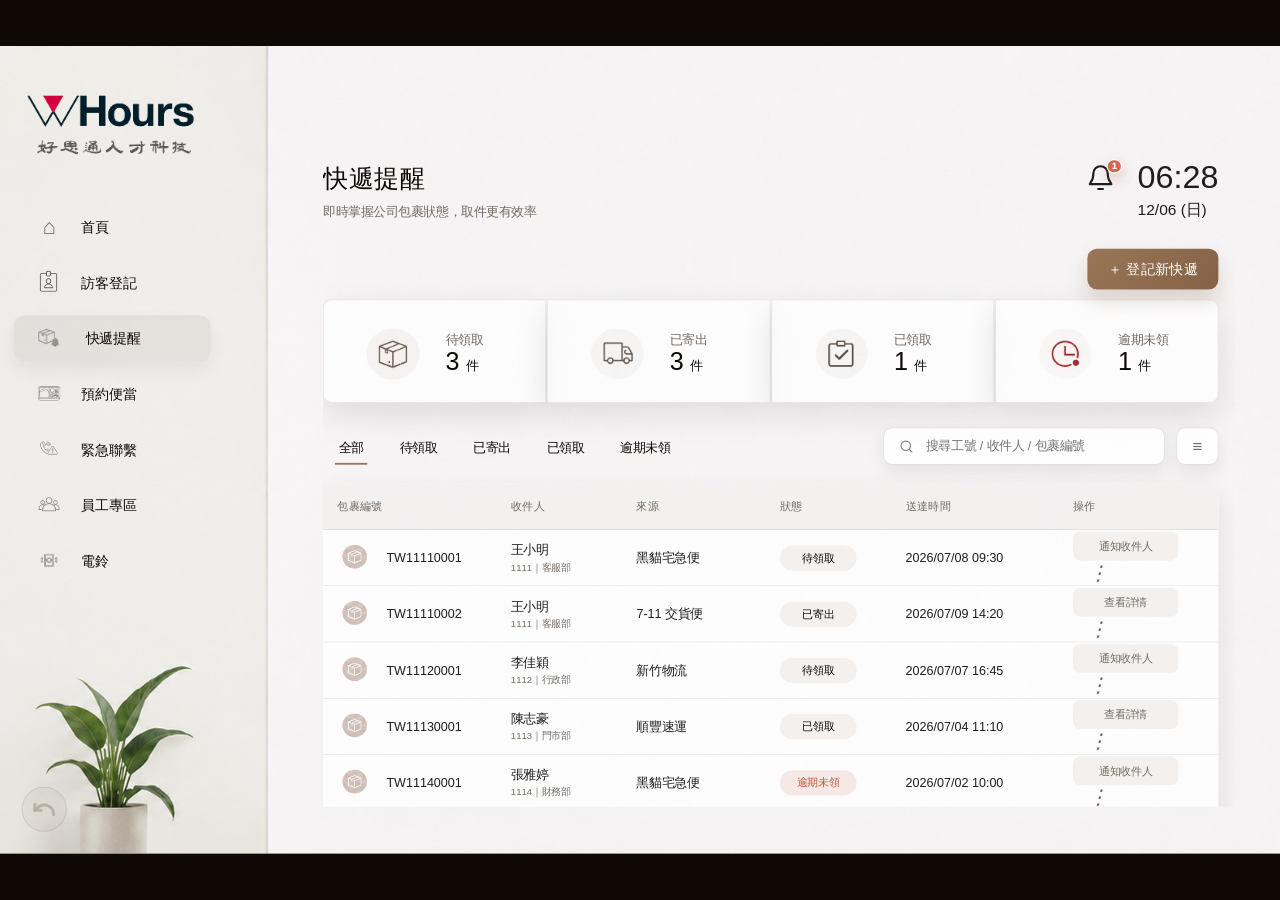
==== commit 8573a111: "更新" ====
--- a/delivery.html
+++ b/delivery.html
@@ -4,14 +4,14 @@
   <meta charset="utf-8">
   <meta name="viewport" content="width=device-width, initial-scale=1">
   <title>WOHOURS 快遞提醒</title>
-  <link rel="stylesheet" href="css/delivery.css">
+  <link rel="stylesheet" href="css/delivery.css?v=20260724-portrait-layout">
   <link rel="stylesheet" href="css/doorbell.css?v=20260708-anim">
   <link rel="stylesheet" href="css/notifications.css?v=20260711-notify-fit">
   <link rel="stylesheet" href="css/touch-keyboard.css?v=20260714-zhuyin-clean">
 </head>
 <body>
   <main class="delivery-stage">
-    <section class="delivery-screen">
+    <section class="delivery-screen" data-kiosk-portrait-layout="true">
       <div class="delivery-bg" aria-hidden="true"></div>
       <aside class="side-nav">
         <div class="side-logo"><img src="images/logo.png" alt="WOHOURS"></div>
@@ -267,7 +267,7 @@
     </section>
   </main>
 
-  <script src="js/kiosk-scale.js?v=20260707-screen"></script>
+  <script src="js/kiosk-scale.js?v=20260724-portrait-layout"></script>
   <script src="js/mock-employee-data.js?v=20260709-memory"></script>
   <script src="js/doorbell.js"></script>
   <script src="js/delivery.js?V=10001"></script>
--- a/css/delivery.css
+++ b/css/delivery.css
@@ -1381,3 +1381,194 @@
 .scan-trigger:hover img {
   opacity: 1;
 }
+
+html[data-kiosk-orientation="portrait"] .delivery-screen[data-kiosk-portrait-layout="true"] {
+  background: #f7f5f1 !important;
+  overflow: hidden !important;
+}
+
+html[data-kiosk-orientation="portrait"] .delivery-screen[data-kiosk-portrait-layout="true"] .delivery-bg {
+  background:
+    linear-gradient(180deg, rgba(247, 245, 241, .94), rgba(255, 255, 255, .96) 50%, rgba(247, 245, 241, .9)),
+    url("../images/快遞取件背景.png") center / cover no-repeat !important;
+}
+
+html[data-kiosk-orientation="portrait"] .delivery-screen[data-kiosk-portrait-layout="true"] .side-nav {
+  left: 0 !important;
+  right: 0 !important;
+  top: 0 !important;
+  bottom: auto !important;
+  width: auto !important;
+  height: 250px !important;
+  padding: 44px 58px 30px !important;
+  display: grid !important;
+  grid-template-columns: 300px 1fr !important;
+  gap: 34px !important;
+  align-items: start !important;
+  background: rgba(248, 247, 245, .88) !important;
+  box-shadow: 0 12px 34px rgba(16, 8, 5, .06) !important;
+}
+
+html[data-kiosk-orientation="portrait"] .delivery-screen[data-kiosk-portrait-layout="true"] .side-logo {
+  width: 292px !important;
+  height: 100px !important;
+  margin: 0 !important;
+}
+
+html[data-kiosk-orientation="portrait"] .delivery-screen[data-kiosk-portrait-layout="true"] .side-logo img {
+  width: 292px !important;
+}
+
+html[data-kiosk-orientation="portrait"] .delivery-screen[data-kiosk-portrait-layout="true"] .side-nav nav {
+  grid-template-columns: repeat(4, minmax(0, 1fr)) !important;
+  gap: 12px !important;
+}
+
+html[data-kiosk-orientation="portrait"] .delivery-screen[data-kiosk-portrait-layout="true"] .side-nav a {
+  height: 68px !important;
+  padding: 0 18px !important;
+  gap: 12px !important;
+  border-radius: 16px !important;
+  font-size: 19px !important;
+  background: rgba(255, 255, 255, .44) !important;
+}
+
+html[data-kiosk-orientation="portrait"] .delivery-screen[data-kiosk-portrait-layout="true"] .side-nav a.active {
+  background: rgba(190, 185, 177, .34) !important;
+}
+
+html[data-kiosk-orientation="portrait"] .delivery-screen[data-kiosk-portrait-layout="true"] .nav-icon,
+html[data-kiosk-orientation="portrait"] .delivery-screen[data-kiosk-portrait-layout="true"] .side-nav a span {
+  width: 40px !important;
+  height: 40px !important;
+  flex-basis: 40px !important;
+  font-size: 28px !important;
+}
+
+html[data-kiosk-orientation="portrait"] .delivery-screen[data-kiosk-portrait-layout="true"] .delivery-main {
+  left: 74px !important;
+  right: 74px !important;
+  top: 292px !important;
+  bottom: 96px !important;
+  padding-right: 0 !important;
+  overflow-y: auto !important;
+}
+
+html[data-kiosk-orientation="portrait"] .delivery-screen[data-kiosk-portrait-layout="true"] .delivery-top {
+  min-height: 180px !important;
+}
+
+html[data-kiosk-orientation="portrait"] .delivery-screen[data-kiosk-portrait-layout="true"] .delivery-top h1 {
+  margin: 0 0 12px !important;
+  font-size: 48px !important;
+}
+
+html[data-kiosk-orientation="portrait"] .delivery-screen[data-kiosk-portrait-layout="true"] .delivery-top p {
+  font-size: 23px !important;
+}
+
+html[data-kiosk-orientation="portrait"] .delivery-screen[data-kiosk-portrait-layout="true"] .delivery-status {
+  top: 0 !important;
+}
+
+html[data-kiosk-orientation="portrait"] .delivery-screen[data-kiosk-portrait-layout="true"] .add-parcel {
+  top: 106px !important;
+  height: 68px !important;
+}
+
+html[data-kiosk-orientation="portrait"] .delivery-screen[data-kiosk-portrait-layout="true"] .summary-grid {
+  grid-template-columns: repeat(2, minmax(0, 1fr)) !important;
+  gap: 18px !important;
+  margin-top: 6px !important;
+}
+
+html[data-kiosk-orientation="portrait"] .delivery-screen[data-kiosk-portrait-layout="true"] .summary-grid article {
+  height: 172px !important;
+  padding: 0 46px !important;
+  border-radius: 18px !important;
+  grid-template-columns: 120px auto !important;
+  justify-content: start !important;
+}
+
+html[data-kiosk-orientation="portrait"] .delivery-screen[data-kiosk-portrait-layout="true"] .summary-grid img {
+  width: 132px !important;
+  height: 132px !important;
+  transform: none !important;
+}
+
+html[data-kiosk-orientation="portrait"] .delivery-screen[data-kiosk-portrait-layout="true"] .delivery-tools {
+  grid-template-columns: 1fr 74px !important;
+  gap: 18px !important;
+  margin-top: 34px !important;
+}
+
+html[data-kiosk-orientation="portrait"] .delivery-screen[data-kiosk-portrait-layout="true"] .delivery-tabs {
+  grid-column: 1 / -1 !important;
+  gap: 30px !important;
+  padding-left: 0 !important;
+  overflow-x: auto !important;
+}
+
+html[data-kiosk-orientation="portrait"] .delivery-screen[data-kiosk-portrait-layout="true"] .delivery-tabs button {
+  flex: 0 0 auto !important;
+  font-size: 21px !important;
+}
+
+html[data-kiosk-orientation="portrait"] .delivery-screen[data-kiosk-portrait-layout="true"] .search-box {
+  grid-column: 1 !important;
+}
+
+html[data-kiosk-orientation="portrait"] .delivery-screen[data-kiosk-portrait-layout="true"] .filter-button {
+  grid-column: 2 !important;
+}
+
+html[data-kiosk-orientation="portrait"] .delivery-screen[data-kiosk-portrait-layout="true"] .parcel-table {
+  margin-top: 28px !important;
+  border-radius: 18px !important;
+}
+
+html[data-kiosk-orientation="portrait"] .delivery-screen[data-kiosk-portrait-layout="true"] .table-head,
+html[data-kiosk-orientation="portrait"] .delivery-screen[data-kiosk-portrait-layout="true"] .parcel-row {
+  grid-template-columns: 226px 178px 176px 148px 220px 1fr !important;
+  padding: 0 20px !important;
+}
+
+html[data-kiosk-orientation="portrait"] .delivery-screen[data-kiosk-portrait-layout="true"] .table-head {
+  height: 70px !important;
+  font-size: 17px !important;
+}
+
+html[data-kiosk-orientation="portrait"] .delivery-screen[data-kiosk-portrait-layout="true"] .parcel-row {
+  height: 92px !important;
+  font-size: 19px !important;
+}
+
+html[data-kiosk-orientation="portrait"] .delivery-screen[data-kiosk-portrait-layout="true"] .parcel-id {
+  gap: 16px !important;
+}
+
+html[data-kiosk-orientation="portrait"] .delivery-screen[data-kiosk-portrait-layout="true"] .parcel-id img {
+  width: 48px !important;
+  height: 48px !important;
+}
+
+html[data-kiosk-orientation="portrait"] .delivery-screen[data-kiosk-portrait-layout="true"] .badge {
+  width: 112px !important;
+  height: 38px !important;
+  font-size: 16px !important;
+}
+
+html[data-kiosk-orientation="portrait"] .delivery-screen[data-kiosk-portrait-layout="true"] .row-action {
+  width: 138px !important;
+  height: 44px !important;
+  font-size: 16px !important;
+}
+
+html[data-kiosk-orientation="portrait"] .delivery-screen[data-kiosk-portrait-layout="true"] .parcel-dialog {
+  width: 860px !important;
+  max-height: 1760px !important;
+}
+
+html[data-kiosk-orientation="portrait"] .delivery-screen[data-kiosk-portrait-layout="true"] .scanner-dialog {
+  width: 780px !important;
+}
